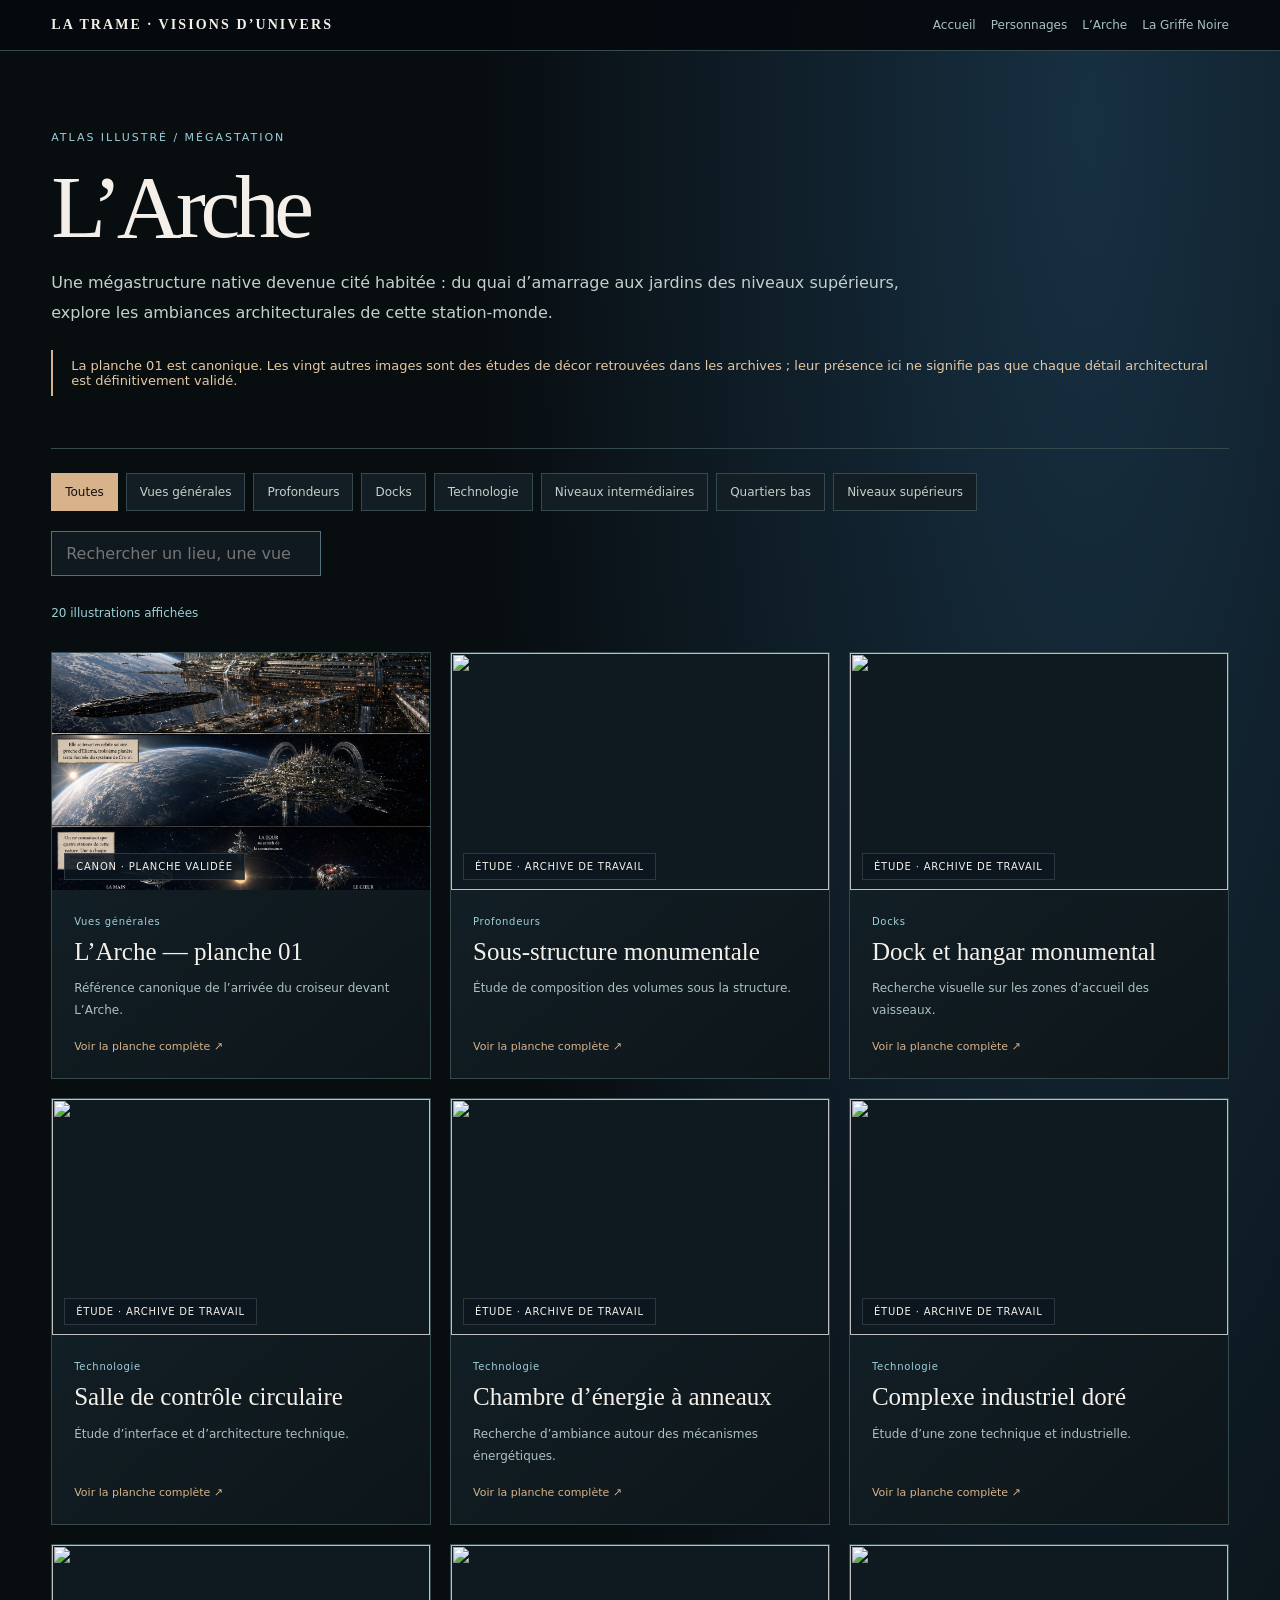
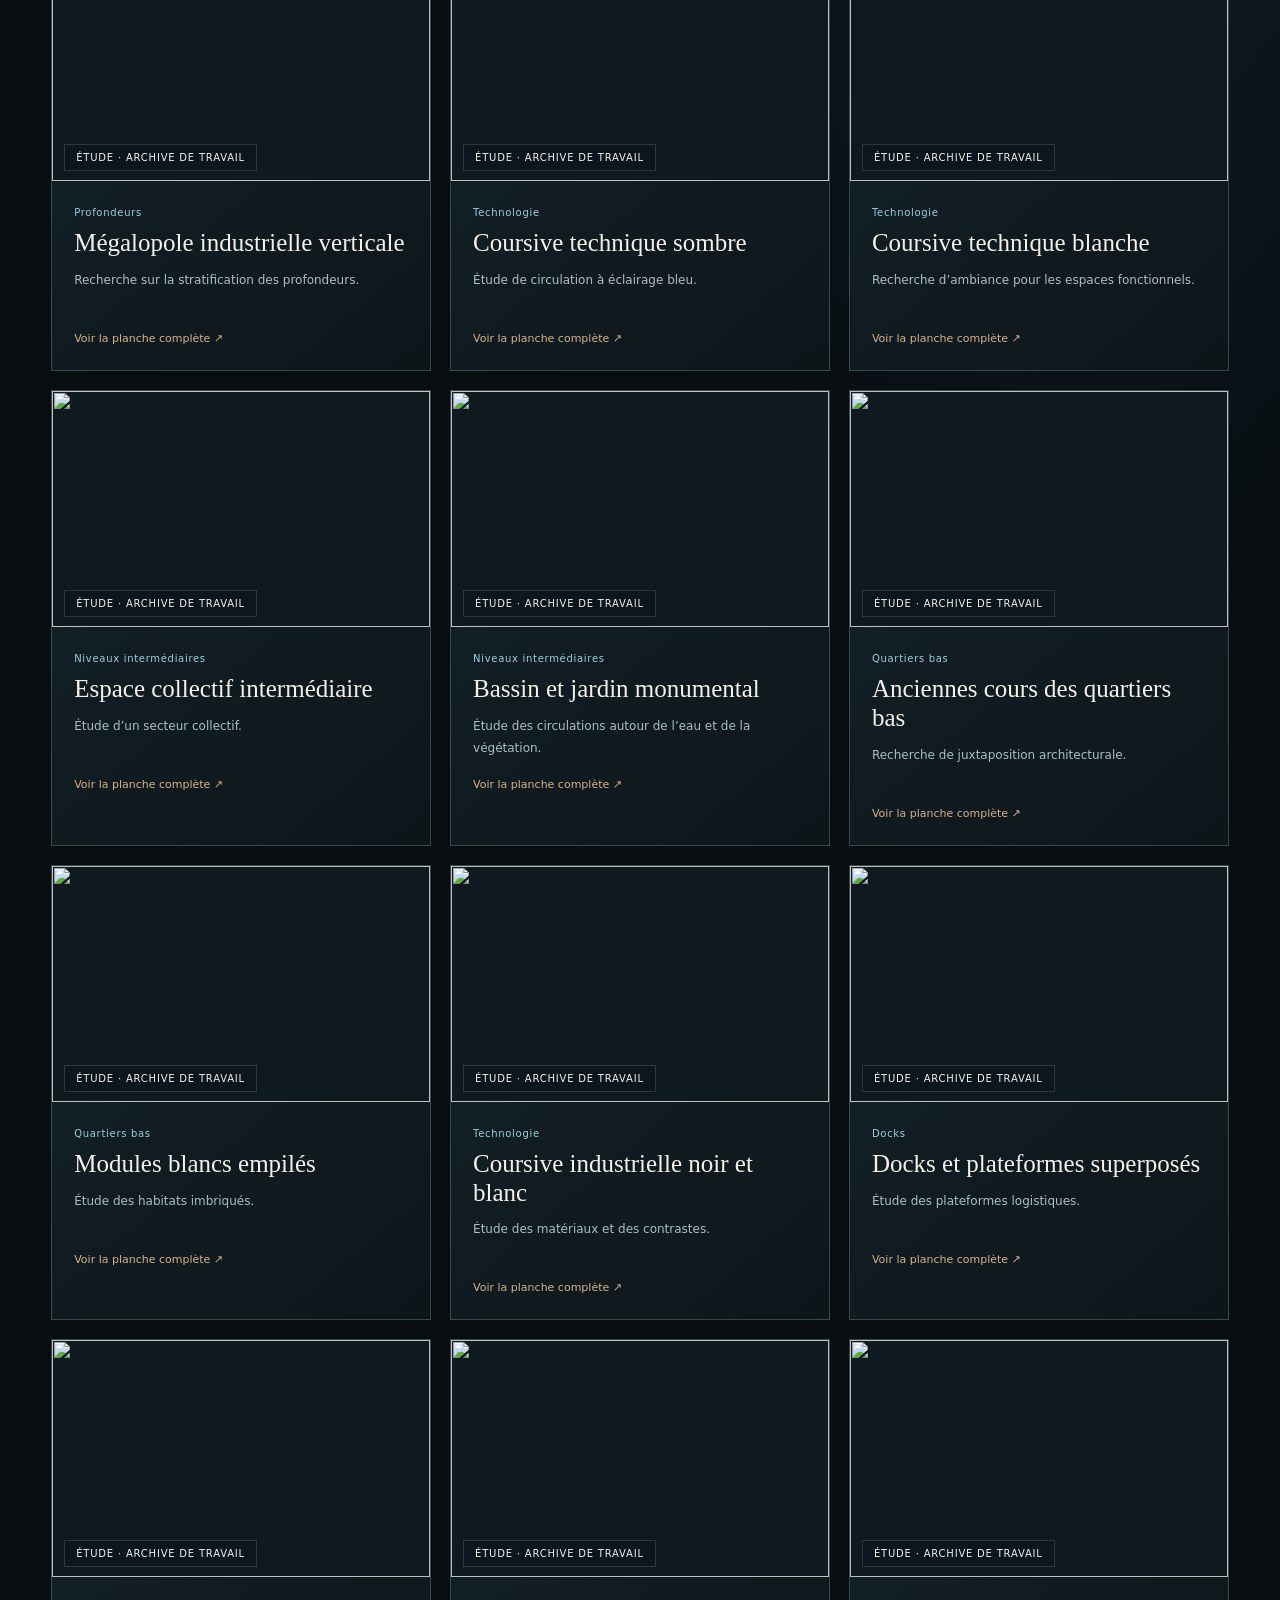
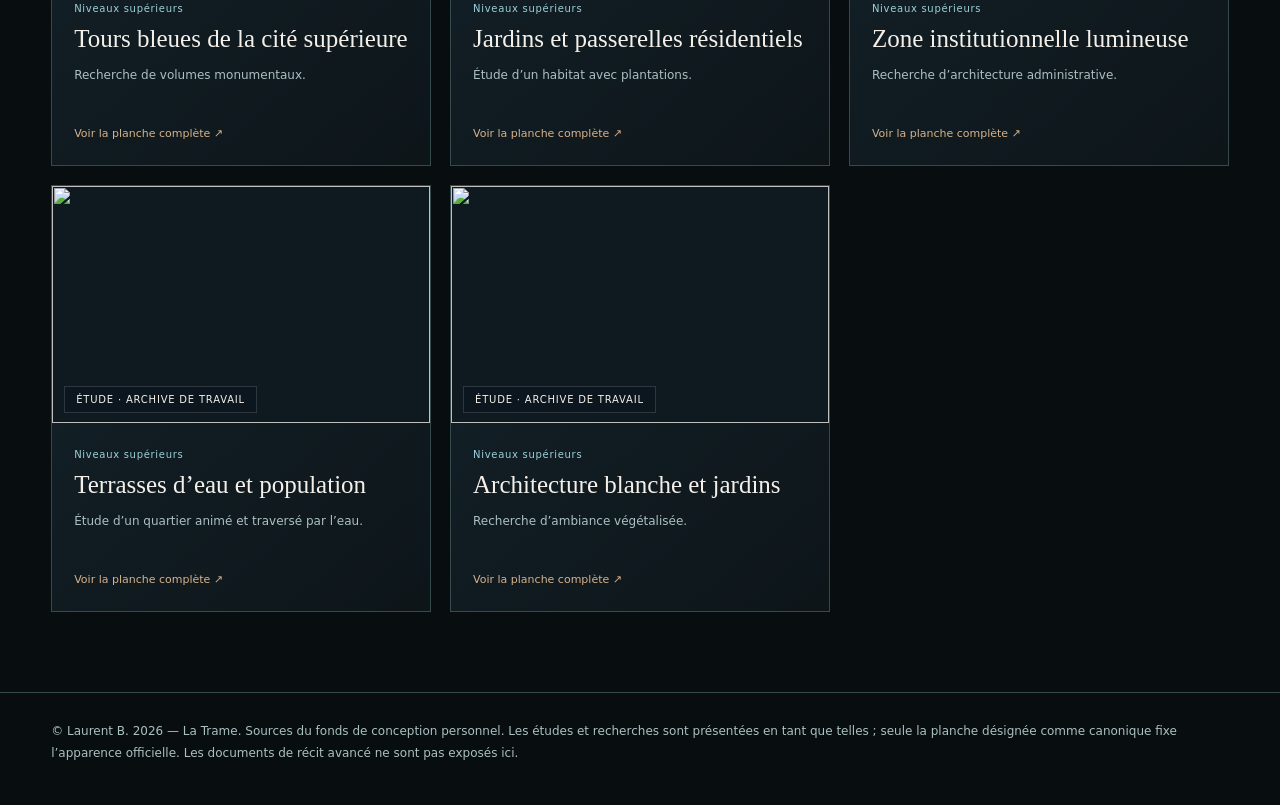
==== docs/arche/index.html @ 4e0d4bc3 "V0.7 : page atlas illustré docs/arche/index.html" ====
<!doctype html>
<html lang="fr"><head><meta charset="utf-8"><meta name="viewport" content="width=device-width,initial-scale=1">
<meta name="description" content="Atlas illustré de L’Arche, dans La Trame — Visions d’Univers.">
<title>L’Arche — Atlas visuel | La Trame</title>
<style>
:root{color-scheme:dark;--bg:#080d10;--surface:#10191e;--ink:#f4f0e9;--muted:#abc0c1;--line:#354a4d;--gold:#d7b28a;--cyan:#9dd0da}
*{box-sizing:border-box}html{scroll-behavior:smooth}body{margin:0;background:radial-gradient(ellipse at 85% 3%,#173042 0%,transparent 40%),var(--bg);color:var(--ink);font-family:system-ui,-apple-system,"Segoe UI",sans-serif}
a{color:var(--gold)}button,input{font:inherit}button{cursor:pointer}:focus-visible{outline:3px solid var(--gold);outline-offset:3px}
header{border-bottom:1px solid var(--line);background:rgba(5,10,14,.94);position:sticky;top:0;z-index:10}
.nav{max-width:1400px;margin:auto;display:flex;align-items:center;justify-content:space-between;flex-wrap:wrap;gap:18px;padding:17px clamp(18px,4vw,60px)}
.brand{font:600 14px Georgia,serif;letter-spacing:.15em;color:var(--ink);text-decoration:none}
.links{display:flex;flex-wrap:wrap;gap:15px}.links a{text-decoration:none;font-size:12px;color:var(--muted)}.links a:hover{color:var(--gold)}
.hero,.content,footer>div{max-width:1400px;margin:auto;padding-inline:clamp(18px,4vw,60px)}
.hero{padding-top:75px;padding-bottom:52px;min-height:300px}.eyebrow{color:var(--cyan);font-size:11px;letter-spacing:.18em;text-transform:uppercase}
.hero h1{font:normal clamp(52px,7vw,103px)/1 Georgia,serif;letter-spacing:-.06em;margin:17px 0 12px}
.hero h1 em{font-style:italic;color:var(--gold)}.hero p{max-width:900px;line-height:1.9;color:#c4d0cc}
.important{border-left:2px solid var(--gold);padding:8px 0 8px 18px;margin-top:22px;color:#e3c9a5;font-size:13px}
.toolbar{display:flex;gap:20px;justify-content:space-between;align-items:center;flex-wrap:wrap;padding:24px 0 18px;border-top:1px solid var(--line)}
.filters{display:flex;gap:8px;flex-wrap:wrap}.filters button{background:#131e24;color:#c3d0cc;border:1px solid var(--line);padding:11px 13px;font-size:12px}.filters button[aria-pressed=true]{background:var(--gold);color:#111;border-color:var(--gold)}
#search{min-width:210px;flex:0 1 270px;background:#101920;border:1px solid #547078;color:#fff;padding:12px 14px}
.count{font-size:12px;color:var(--cyan);padding-bottom:20px}
.grid{display:grid;grid-template-columns:repeat(3,minmax(0,1fr));gap:19px;padding-bottom:80px}
.card{display:flex;flex-direction:column;text-align:left;padding:0;border:1px solid var(--line);background:linear-gradient(140deg,#14232b,#0d1519);color:inherit;min-width:0;transition:transform .2s,border-color .2s}
.card:hover{transform:translateY(-3px);border-color:var(--gold)}
.cover{width:100%;aspect-ratio:16/10;overflow:hidden;background:#0e1a20;position:relative}.cover img{width:100%;height:100%;display:block;object-fit:cover}.kind{position:absolute;bottom:10px;left:12px;font-size:10px;letter-spacing:.08em;background:#0c1720dd;padding:7px 11px;border:1px solid #ffffff24}
.info{padding:20px 22px 24px}.info small{color:var(--cyan);font-size:10px;letter-spacing:.07em}.info strong{font:normal 25px/1.15 Georgia,serif;display:block;margin:9px 0}.info p{font-size:12px;color:var(--muted);line-height:1.8;min-height:45px}.info span{font-size:11px;color:var(--gold)}
footer{border-top:1px solid var(--line);padding:28px 0 40px;color:var(--muted);font-size:12px;line-height:1.8}
.viewer{display:none;position:fixed;inset:0;background:#030609f3;z-index:50;padding:3vh 3vw;align-items:center;justify-content:center}.viewer[aria-hidden=false]{display:flex}
.viewer-box{position:relative;border:1px solid #7b674e;background:#0a1117;width:min(1500px,97vw);height:min(92vh,980px);display:grid;grid-template-columns:minmax(0,1fr) minmax(250px,320px)}
.viewer-media{min-height:0;display:flex;align-items:center;justify-content:center;overflow:auto;background:#05090c}.viewer-media img{max-width:100%;max-height:100%;object-fit:contain}
.viewer-info{padding:55px 26px 30px;overflow:auto}.viewer-info h2{font:normal 32px Georgia,serif}.viewer-info p{line-height:1.8;color:var(--muted);font-size:13px}.viewer-info a{font-size:13px}
.close{position:absolute;right:11px;top:10px;background:#22333a;border:1px solid #526c74;color:white;font-size:24px;z-index:2;padding:5px 14px}
@media(max-width:940px){.grid{grid-template-columns:repeat(2,minmax(0,1fr))}.viewer-box{grid-template-columns:1fr;grid-template-rows:minmax(0,1fr) auto}.viewer-info{max-height:210px;padding:15px 22px}.viewer-info h2{margin:8px 0}.hero{padding-top:50px;min-height:0}}
@media(max-width:620px){.grid{grid-template-columns:1fr}.toolbar{align-items:stretch}#search{flex:1 1 100%}.nav{align-items:flex-start}.hero h1{font-size:56px}.viewer{padding:6px}.viewer-info{max-height:190px}}
@media(prefers-reduced-motion:reduce){*,*:before,*:after{transition:none!important}}
</style></head><body>
<header><nav class="nav" aria-label="Navigation de l’atlas"><a class="brand" href="../">LA TRAME · VISIONS D’UNIVERS</a><div class="links"><a href="../">Accueil</a><a href="../personnages/">Personnages</a><a href="../arche/">L’Arche</a><a href="../griffe-noire/">La Griffe Noire</a></div></nav></header>
<section class="hero"><span class="eyebrow">Atlas illustré / Mégastation</span><h1>L’Arche</h1><p>Une mégastructure native devenue cité habitée : du quai d’amarrage aux jardins des niveaux supérieurs, explore les ambiances architecturales de cette station-monde.</p><div class="important">La planche 01 est canonique. Les vingt autres images sont des études de décor retrouvées dans les archives ; leur présence ici ne signifie pas que chaque détail architectural est définitivement validé.</div></section>
<main class="content"><section class="toolbar" aria-label="Explorer les images"><div id="filters" class="filters" aria-label="Filtres des illustrations"></div><input id="search" type="search" placeholder="Rechercher un lieu, une vue…" aria-label="Rechercher une illustration"></section><p id="count" class="count" aria-live="polite"></p><section class="grid" id="grid" aria-label="Illustrations de L’Arche"></section></main>
<footer><div>© Laurent B. 2026 — La Trame. Sources du fonds de conception personnel. Les études et recherches sont présentées en tant que telles ; seule la planche désignée comme canonique fixe l’apparence officielle. Les documents de récit avancé ne sont pas exposés ici.</div></footer>
<div id="viewer" class="viewer" role="dialog" aria-modal="true" aria-hidden="true" aria-label="Illustration complète"><div class="viewer-box"><button id="close" class="close" aria-label="Fermer">×</button><div class="viewer-media"><img id="full" alt=""></div><div class="viewer-info"><span class="eyebrow" id="full-cat"></span><h2 id="full-title"></h2><p id="full-desc"></p><p id="full-status"></p><a id="full-link" target="_blank" rel="noopener noreferrer">Ouvrir l’image seule ↗</a></div></div></div>
<script src="assets/planche-01.js"></script>
<script src="assets/planche-02.js"></script>
<script src="assets/planche-03.js"></script>
<script src="assets/planche-04.js"></script>
<script src="assets/planche-05.js"></script>
<script src="assets/planche-06.js"></script>
<script src="assets/planche-07.js"></script>
<script src="assets/planche-08.js"></script>
<script src="assets/planche-09.js"></script>
<script src="assets/planche-10.js"></script>
<script src="assets/planche-11.js"></script>
<script src="assets/planche-12.js"></script>
<script src="assets/planche-13.js"></script>
<script src="assets/planche-14.js"></script>
<script src="assets/planche-15.js"></script>
<script src="assets/planche-16.js"></script>
<script src="assets/planche-17.js"></script>
<script src="assets/planche-18.js"></script>
<script src="assets/planche-19.js"></script>
<script src="assets/planche-20.js"></script>
<script>
'use strict';
const ITEMS=[{"id":"a00","title":"L’Arche — planche 01","category":"Vues générales","note":"Référence canonique de l’arrivée du croiseur devant L’Arche.","canon":true,"src":"../assets/images/planche-01-l-arche.png"},{"id":"a01","title":"Sous-structure monumentale","category":"Profondeurs","note":"Étude de composition des volumes sous la structure.","canon":false,"src":null},{"id":"a02","title":"Dock et hangar monumental","category":"Docks","note":"Recherche visuelle sur les zones d’accueil des vaisseaux.","canon":false,"src":null},{"id":"a03","title":"Salle de contrôle circulaire","category":"Technologie","note":"Étude d’interface et d’architecture technique.","canon":false,"src":null},{"id":"a04","title":"Chambre d’énergie à anneaux","category":"Technologie","note":"Recherche d’ambiance autour des mécanismes énergétiques.","canon":false,"src":null},{"id":"a05","title":"Complexe industriel doré","category":"Technologie","note":"Étude d’une zone technique et industrielle.","canon":false,"src":null},{"id":"a06","title":"Mégalopole industrielle verticale","category":"Profondeurs","note":"Recherche sur la stratification des profondeurs.","canon":false,"src":null},{"id":"a07","title":"Coursive technique sombre","category":"Technologie","note":"Étude de circulation à éclairage bleu.","canon":false,"src":null},{"id":"a08","title":"Coursive technique blanche","category":"Technologie","note":"Recherche d’ambiance pour les espaces fonctionnels.","canon":false,"src":null},{"id":"a09","title":"Espace collectif intermédiaire","category":"Niveaux intermédiaires","note":"Étude d’un secteur collectif.","canon":false,"src":null},{"id":"a10","title":"Bassin et jardin monumental","category":"Niveaux intermédiaires","note":"Étude des circulations autour de l’eau et de la végétation.","canon":false,"src":null},{"id":"a11","title":"Anciennes cours des quartiers bas","category":"Quartiers bas","note":"Recherche de juxtaposition architecturale.","canon":false,"src":null},{"id":"a12","title":"Modules blancs empilés","category":"Quartiers bas","note":"Étude des habitats imbriqués.","canon":false,"src":null},{"id":"a13","title":"Coursive industrielle noir et blanc","category":"Technologie","note":"Étude des matériaux et des contrastes.","canon":false,"src":null},{"id":"a14","title":"Docks et plateformes superposés","category":"Docks","note":"Étude des plateformes logistiques.","canon":false,"src":null},{"id":"a15","title":"Tours bleues de la cité supérieure","category":"Niveaux supérieurs","note":"Recherche de volumes monumentaux.","canon":false,"src":null},{"id":"a16","title":"Jardins et passerelles résidentiels","category":"Niveaux supérieurs","note":"Étude d’un habitat avec plantations.","canon":false,"src":null},{"id":"a17","title":"Zone institutionnelle lumineuse","category":"Niveaux supérieurs","note":"Recherche d’architecture administrative.","canon":false,"src":null},{"id":"a18","title":"Terrasses d’eau et population","category":"Niveaux supérieurs","note":"Étude d’un quartier animé et traversé par l’eau.","canon":false,"src":null},{"id":"a19","title":"Architecture blanche et jardins","category":"Niveaux supérieurs","note":"Recherche d’ambiance végétalisée.","canon":false,"src":null}];
const $=id=>document.getElementById(id);
const MEDIA=window.LA_TRAME_ATLAS_IMAGES||{};
let cat='Toutes',previous=null;
const plain=s=>String(s||'').normalize('NFD').replace(/[\u0300-\u036f]/g,'').toLowerCase();
function node(tag,cl,txt){const e=document.createElement(tag);if(cl)e.className=cl;if(txt!==undefined)e.textContent=txt;return e}
function resolve(it){return it.src||MEDIA[it.id]||''}
const cats=['Toutes',...new Set(ITEMS.map(i=>i.category))];
for(const c of cats){const b=node('button','',c);b.type='button';b.setAttribute('aria-pressed',String(c===cat));b.addEventListener('click',()=>{cat=c;for(const p of $('filters').children)p.setAttribute('aria-pressed',String(p===b));render()});$('filters').append(b)}
function openItem(it){const url=resolve(it);if(!url)return;previous=document.activeElement;$('full').src=url;$('full').alt='Image complète : '+it.title;$('full-cat').textContent=it.category;$('full-title').textContent=it.title;$('full-desc').textContent=it.note;$('full-status').textContent=it.canon?'Document canonique validé':'Archive visuelle de recherche — pas de validation canonique implicite.';$('full-link').href=url;$('viewer').setAttribute('aria-hidden','false');document.body.style.overflow='hidden';$('close').focus()}
function closeViewer(){if($('viewer').getAttribute('aria-hidden')==='true')return;$('viewer').setAttribute('aria-hidden','true');$('full').removeAttribute('src');document.body.style.overflow='';if(previous?.focus)previous.focus()}
function makeCard(it){const b=node('button','card');b.type='button';b.setAttribute('aria-label','Voir '+it.title);const cover=node('div','cover'),src=resolve(it);const image=node('img');image.src=src;image.alt='';image.loading='lazy';cover.append(image,node('span','kind',it.canon?'CANON · PLANCHE VALIDÉE':'ÉTUDE · ARCHIVE DE TRAVAIL'));const info=node('div','info');info.append(node('small','',it.category),node('strong','',it.title),node('p','',it.note),node('span','', 'Voir la planche complète ↗'));b.append(cover,info);b.addEventListener('click',()=>openItem(it));return b}
function render(){const q=plain($('search').value.trim());const view=ITEMS.filter(i=>(cat==='Toutes'||i.category===cat)&&plain([i.title,i.category,i.note].join(' ')).includes(q));$('count').textContent=view.length+' illustration'+(view.length>1?'s':'')+' affichée'+(view.length>1?'s':'');$('grid').replaceChildren(...(view.length?view.map(makeCard):[node('p','', 'Aucune illustration ne correspond aux filtres.')]))}
$('search').addEventListener('input',render);$('close').addEventListener('click',closeViewer);$('viewer').addEventListener('click',e=>{if(e.target===$('viewer'))closeViewer()});document.addEventListener('keydown',e=>{if(e.key==='Escape')closeViewer();if(e.key==='Tab'&&$('viewer').getAttribute('aria-hidden')==='false'){const a=$('full-link'),b=$('close');if(e.shiftKey&&document.activeElement===b){e.preventDefault();a.focus()}else if(!e.shiftKey&&document.activeElement===a){e.preventDefault();b.focus()}}});render();
</script></body></html>
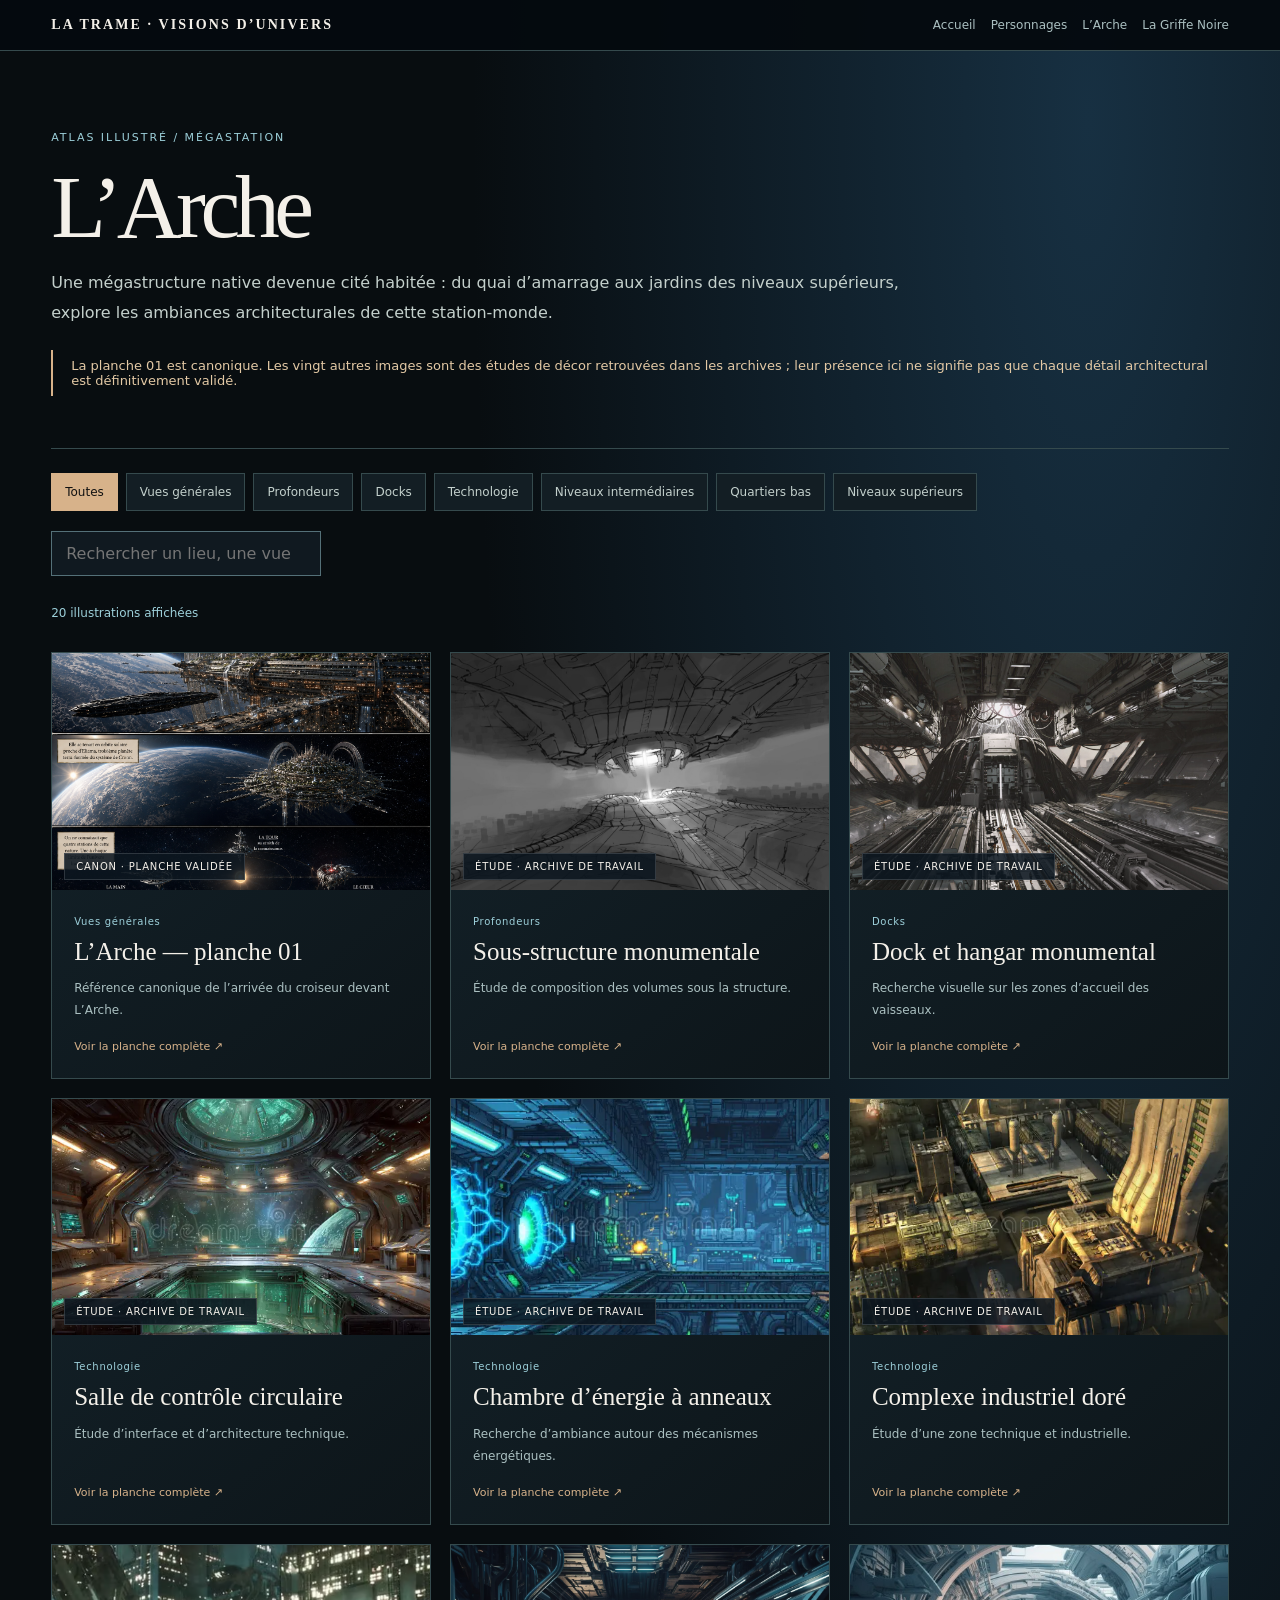
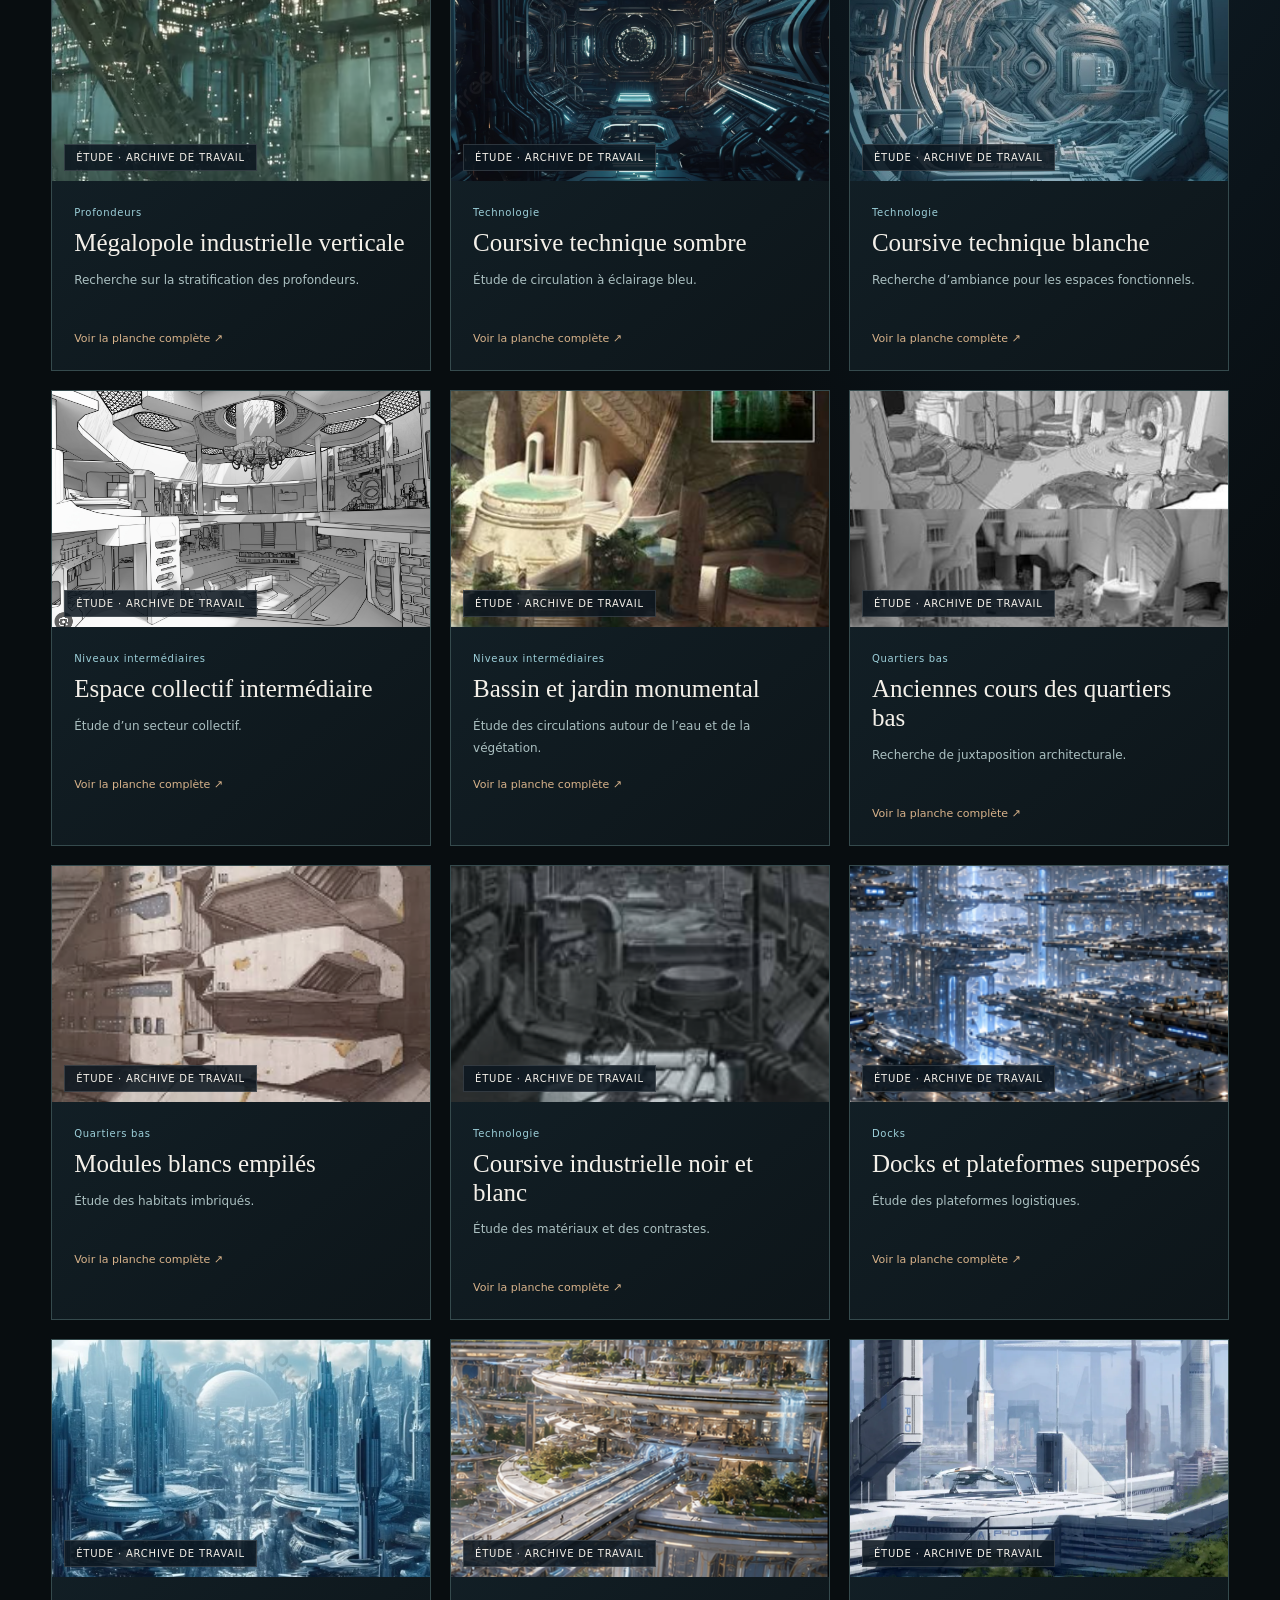
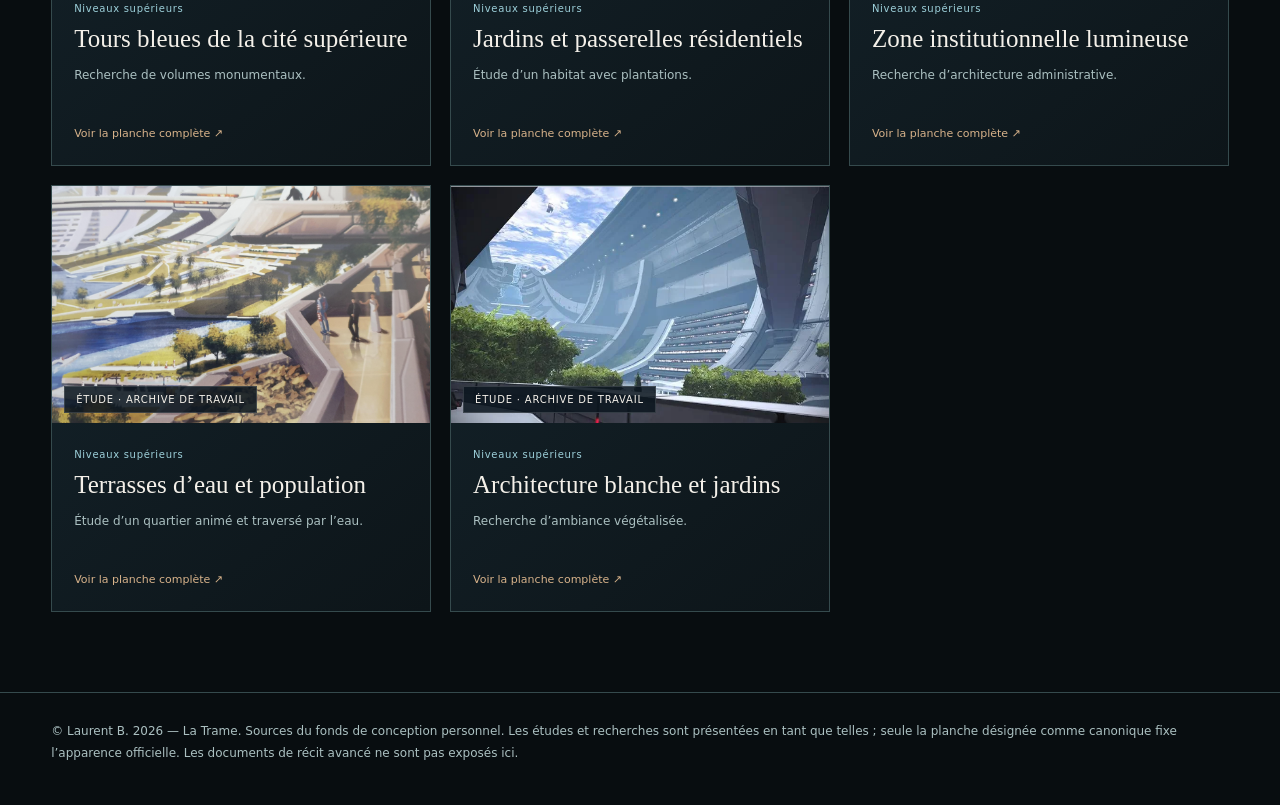
==== commit 171746f9: "V0.7 : références des 19 planches de L'Arche" ====
--- a/docs/arche/index.html
+++ b/docs/arche/index.html
@@ -58,7 +58,7 @@
 <script src="assets/planche-17.js"></script>
 <script src="assets/planche-18.js"></script>
 <script src="assets/planche-19.js"></script>
-<script src="assets/planche-20.js"></script>
+
 <script>
 'use strict';
 const ITEMS=[{"id":"a00","title":"L’Arche — planche 01","category":"Vues générales","note":"Référence canonique de l’arrivée du croiseur devant L’Arche.","canon":true,"src":"../assets/images/planche-01-l-arche.png"},{"id":"a01","title":"Sous-structure monumentale","category":"Profondeurs","note":"Étude de composition des volumes sous la structure.","canon":false,"src":null},{"id":"a02","title":"Dock et hangar monumental","category":"Docks","note":"Recherche visuelle sur les zones d’accueil des vaisseaux.","canon":false,"src":null},{"id":"a03","title":"Salle de contrôle circulaire","category":"Technologie","note":"Étude d’interface et d’architecture technique.","canon":false,"src":null},{"id":"a04","title":"Chambre d’énergie à anneaux","category":"Technologie","note":"Recherche d’ambiance autour des mécanismes énergétiques.","canon":false,"src":null},{"id":"a05","title":"Complexe industriel doré","category":"Technologie","note":"Étude d’une zone technique et industrielle.","canon":false,"src":null},{"id":"a06","title":"Mégalopole industrielle verticale","category":"Profondeurs","note":"Recherche sur la stratification des profondeurs.","canon":false,"src":null},{"id":"a07","title":"Coursive technique sombre","category":"Technologie","note":"Étude de circulation à éclairage bleu.","canon":false,"src":null},{"id":"a08","title":"Coursive technique blanche","category":"Technologie","note":"Recherche d’ambiance pour les espaces fonctionnels.","canon":false,"src":null},{"id":"a09","title":"Espace collectif intermédiaire","category":"Niveaux intermédiaires","note":"Étude d’un secteur collectif.","canon":false,"src":null},{"id":"a10","title":"Bassin et jardin monumental","category":"Niveaux intermédiaires","note":"Étude des circulations autour de l’eau et de la végétation.","canon":false,"src":null},{"id":"a11","title":"Anciennes cours des quartiers bas","category":"Quartiers bas","note":"Recherche de juxtaposition architecturale.","canon":false,"src":null},{"id":"a12","title":"Modules blancs empilés","category":"Quartiers bas","note":"Étude des habitats imbriqués.","canon":false,"src":null},{"id":"a13","title":"Coursive industrielle noir et blanc","category":"Technologie","note":"Étude des matériaux et des contrastes.","canon":false,"src":null},{"id":"a14","title":"Docks et plateformes superposés","category":"Docks","note":"Étude des plateformes logistiques.","canon":false,"src":null},{"id":"a15","title":"Tours bleues de la cité supérieure","category":"Niveaux supérieurs","note":"Recherche de volumes monumentaux.","canon":false,"src":null},{"id":"a16","title":"Jardins et passerelles résidentiels","category":"Niveaux supérieurs","note":"Étude d’un habitat avec plantations.","canon":false,"src":null},{"id":"a17","title":"Zone institutionnelle lumineuse","category":"Niveaux supérieurs","note":"Recherche d’architecture administrative.","canon":false,"src":null},{"id":"a18","title":"Terrasses d’eau et population","category":"Niveaux supérieurs","note":"Étude d’un quartier animé et traversé par l’eau.","canon":false,"src":null},{"id":"a19","title":"Architecture blanche et jardins","category":"Niveaux supérieurs","note":"Recherche d’ambiance végétalisée.","canon":false,"src":null}];
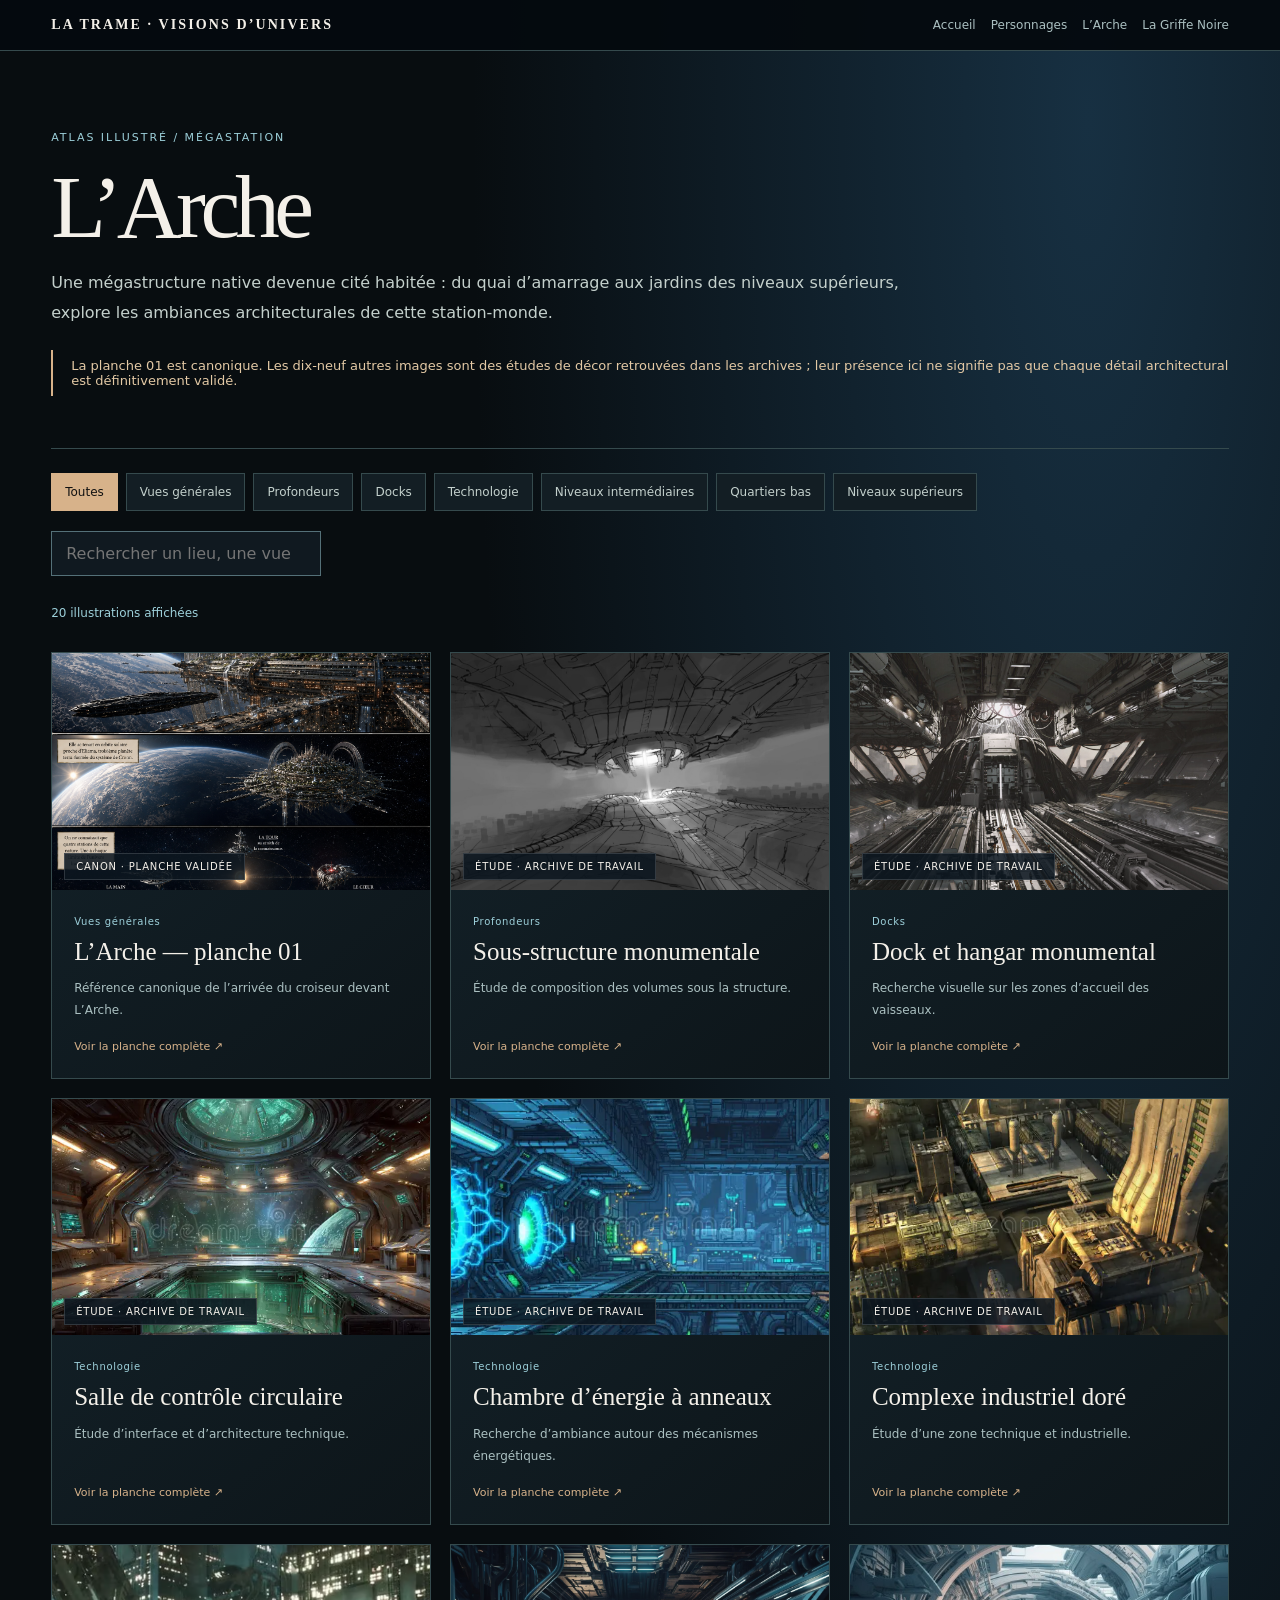
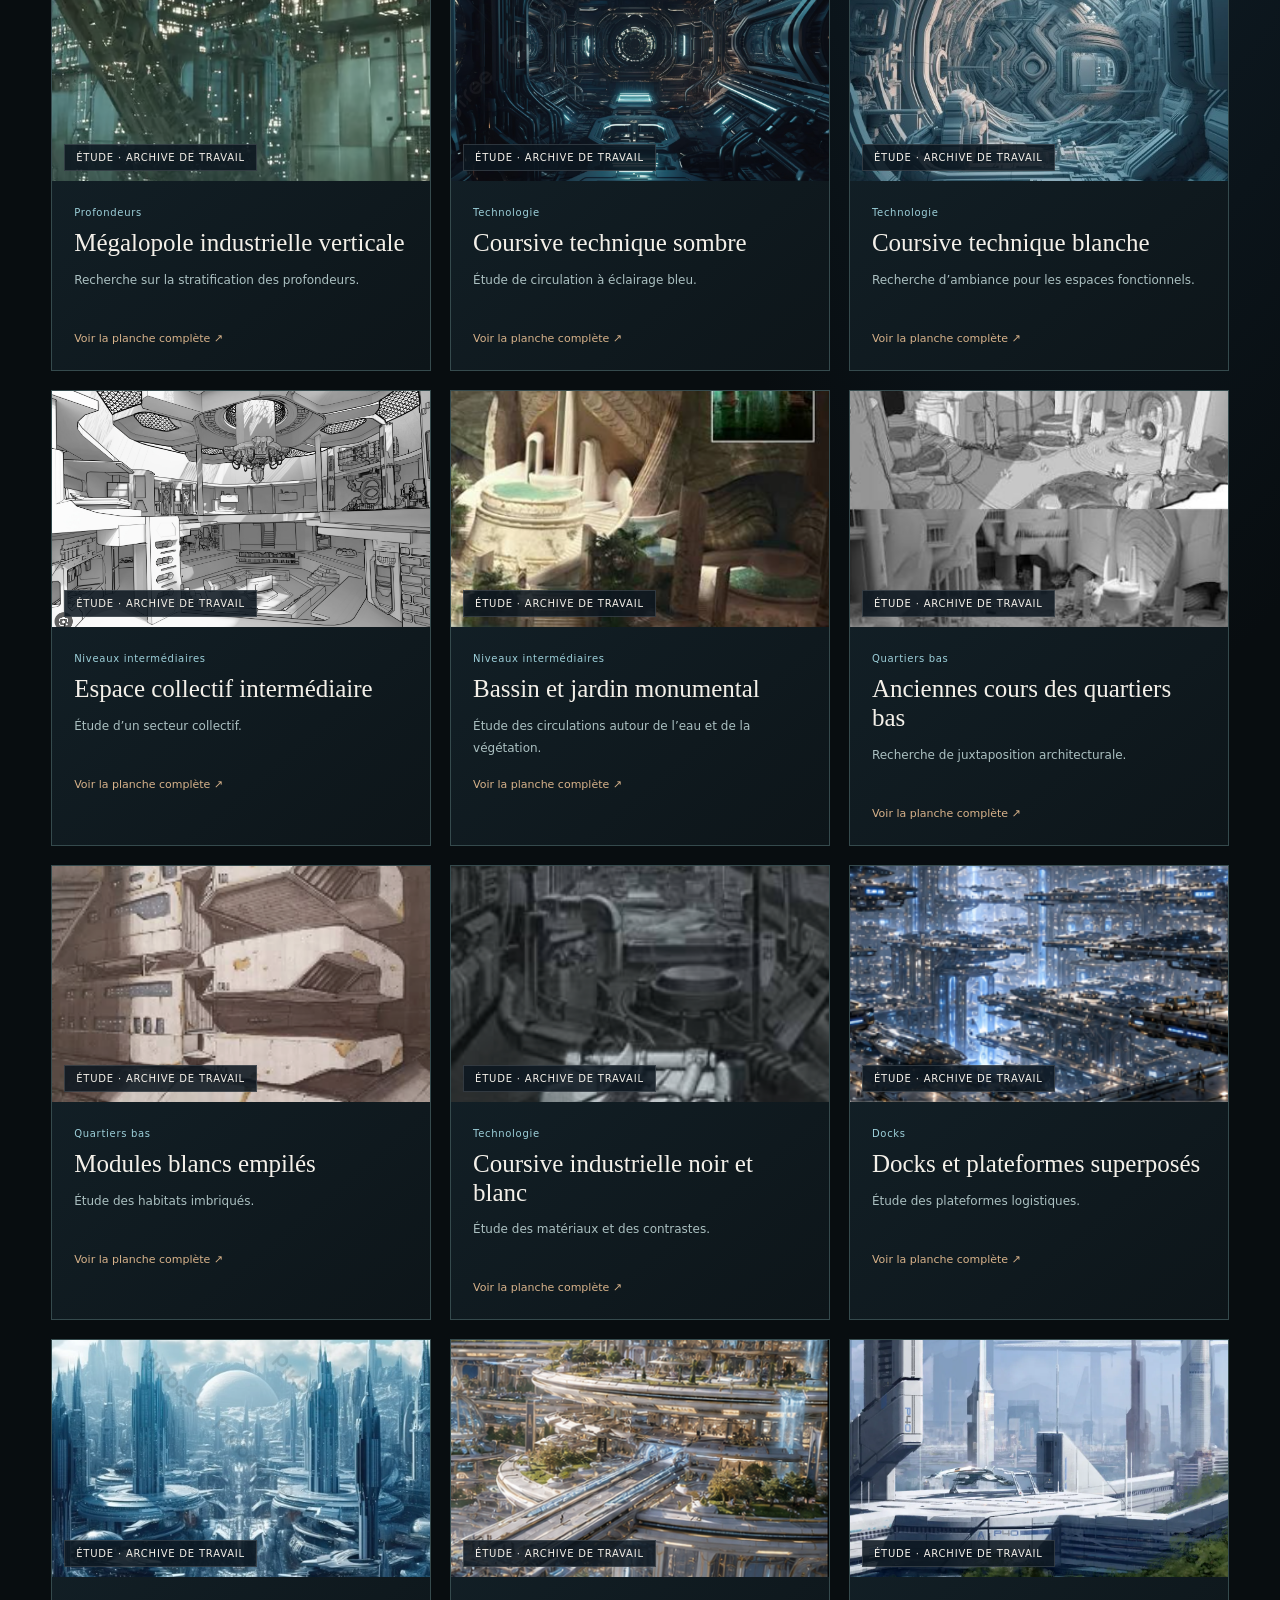
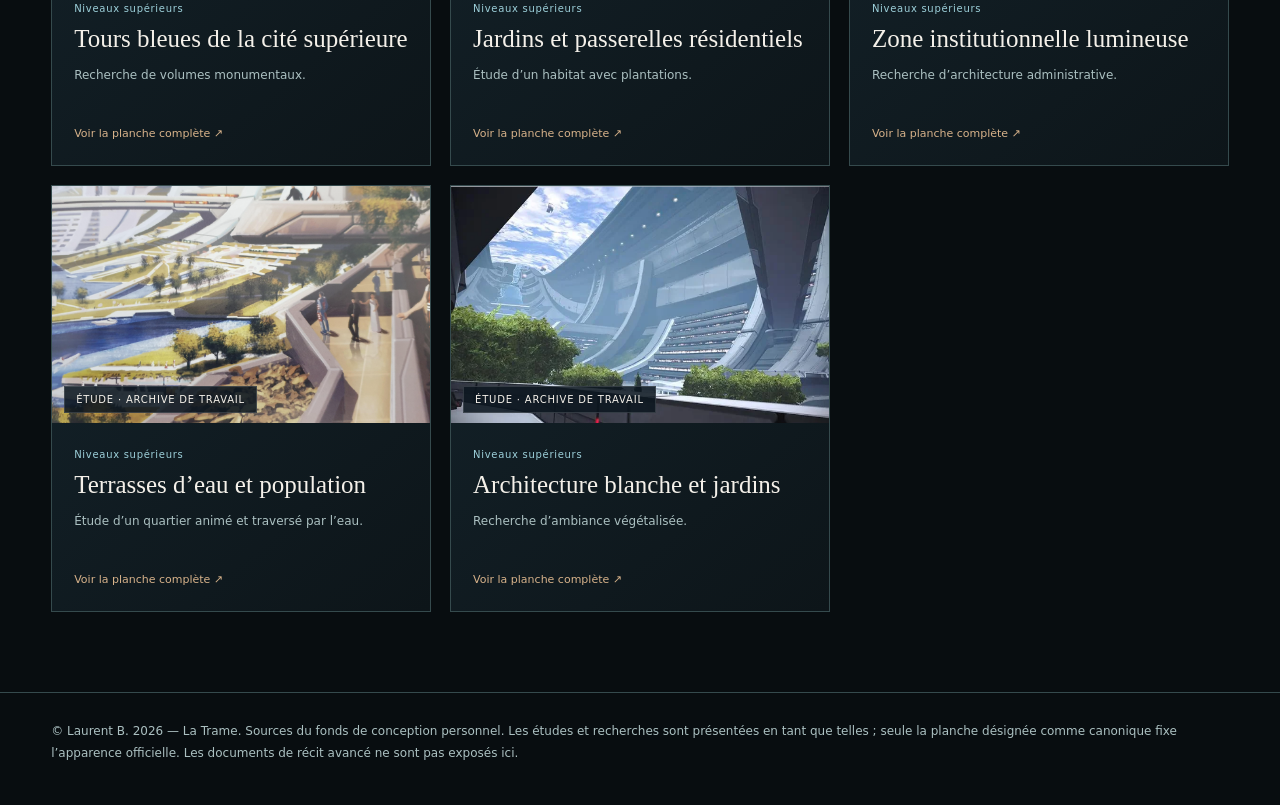
==== commit aaa14916: "V0.7 : correction du total des études de L'Arche (19 + planche 01)" ====
--- a/docs/arche/index.html
+++ b/docs/arche/index.html
@@ -35,7 +35,7 @@
 @media(prefers-reduced-motion:reduce){*,*:before,*:after{transition:none!important}}
 </style></head><body>
 <header><nav class="nav" aria-label="Navigation de l’atlas"><a class="brand" href="../">LA TRAME · VISIONS D’UNIVERS</a><div class="links"><a href="../">Accueil</a><a href="../personnages/">Personnages</a><a href="../arche/">L’Arche</a><a href="../griffe-noire/">La Griffe Noire</a></div></nav></header>
-<section class="hero"><span class="eyebrow">Atlas illustré / Mégastation</span><h1>L’Arche</h1><p>Une mégastructure native devenue cité habitée : du quai d’amarrage aux jardins des niveaux supérieurs, explore les ambiances architecturales de cette station-monde.</p><div class="important">La planche 01 est canonique. Les vingt autres images sont des études de décor retrouvées dans les archives ; leur présence ici ne signifie pas que chaque détail architectural est définitivement validé.</div></section>
+<section class="hero"><span class="eyebrow">Atlas illustré / Mégastation</span><h1>L’Arche</h1><p>Une mégastructure native devenue cité habitée : du quai d’amarrage aux jardins des niveaux supérieurs, explore les ambiances architecturales de cette station-monde.</p><div class="important">La planche 01 est canonique. Les dix-neuf autres images sont des études de décor retrouvées dans les archives ; leur présence ici ne signifie pas que chaque détail architectural est définitivement validé.</div></section>
 <main class="content"><section class="toolbar" aria-label="Explorer les images"><div id="filters" class="filters" aria-label="Filtres des illustrations"></div><input id="search" type="search" placeholder="Rechercher un lieu, une vue…" aria-label="Rechercher une illustration"></section><p id="count" class="count" aria-live="polite"></p><section class="grid" id="grid" aria-label="Illustrations de L’Arche"></section></main>
 <footer><div>© Laurent B. 2026 — La Trame. Sources du fonds de conception personnel. Les études et recherches sont présentées en tant que telles ; seule la planche désignée comme canonique fixe l’apparence officielle. Les documents de récit avancé ne sont pas exposés ici.</div></footer>
 <div id="viewer" class="viewer" role="dialog" aria-modal="true" aria-hidden="true" aria-label="Illustration complète"><div class="viewer-box"><button id="close" class="close" aria-label="Fermer">×</button><div class="viewer-media"><img id="full" alt=""></div><div class="viewer-info"><span class="eyebrow" id="full-cat"></span><h2 id="full-title"></h2><p id="full-desc"></p><p id="full-status"></p><a id="full-link" target="_blank" rel="noopener noreferrer">Ouvrir l’image seule ↗</a></div></div></div>
